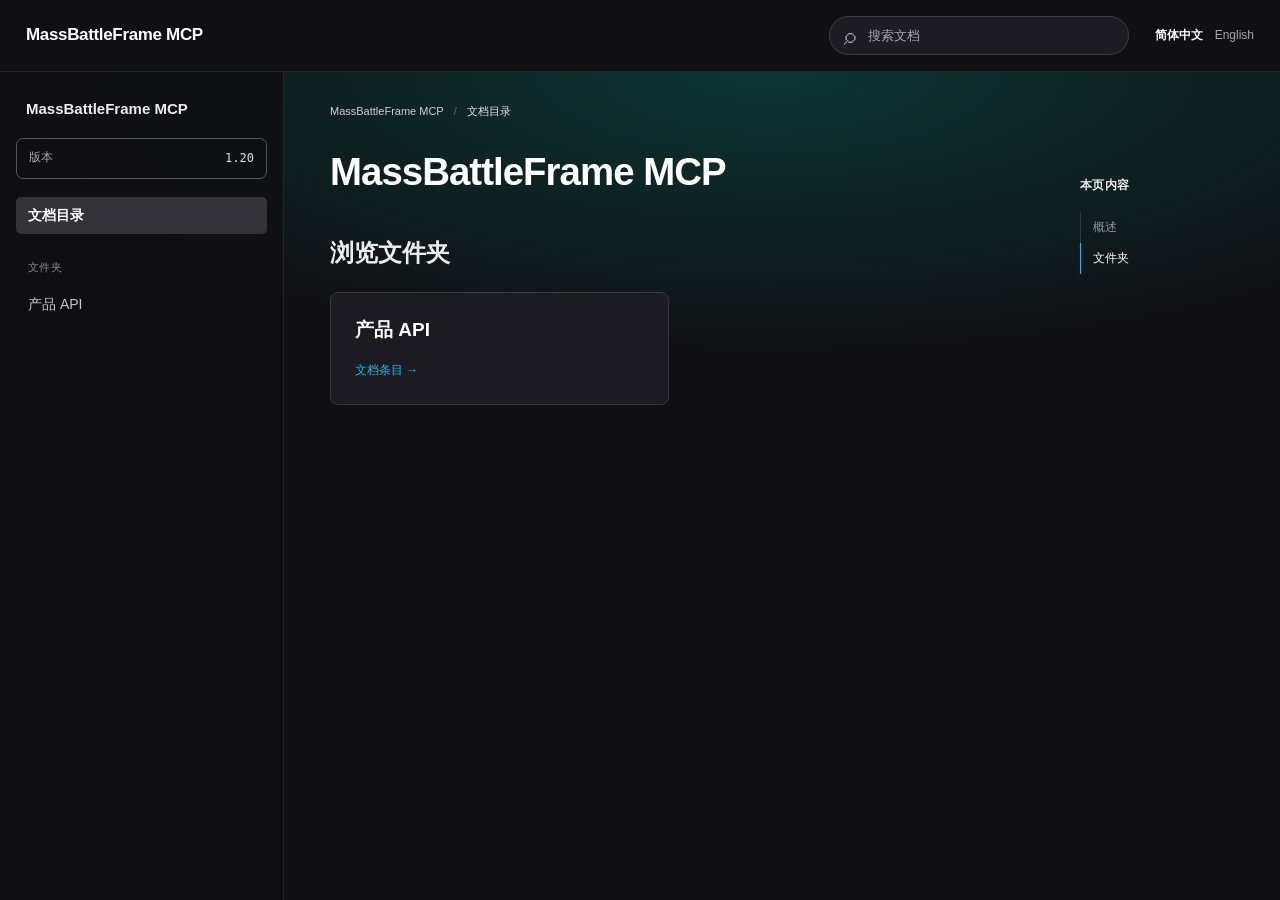
==== user/zh-CN/index.html @ a03bf981 "docs: deploy MCP user API website" ====
<!doctype html><html lang="zh-CN"><head><meta charset="utf-8"><meta name="viewport" content="width=device-width,initial-scale=1"><title>MassBattleFrame MCP · 文档目录</title><link rel="stylesheet" href="../../assets/site.css?v=3b2268ddff83"><script defer src="../../assets/site.js?v=3b2268ddff83"></script></head><body>
<a class="skip-link" href="#main-content">跳转到正文</a>
<header><button class="menu-toggle" aria-controls="project-navigation" aria-expanded="false">☰ 目录</button><a class="brand" href="index.html">MassBattleFrame MCP</a><div class="header-search"><label class="search"><span aria-hidden="true">⌕</span><input id="search" type="search" placeholder="搜索文档" aria-label="搜索文档"></label><div id="search-results" hidden></div></div><nav class="languages"><a aria-current="page" href="../zh-CN/index.html">简体中文</a><a href="../en/index.html">English</a></nav></header>
<aside class="sidebar" id="project-navigation"><div class="sidebar-title">MassBattleFrame MCP</div><div class="version"><span>版本</span><strong>1.20</strong></div><nav aria-label="目录"><a class="nav-home active" href="index.html">文档目录</a><div class="nav-caption">文件夹</div><a class="nav-item" href="API.html"><span>产品 API</span></a></nav></aside>
<main id="main-content" tabindex="-1"><nav class="breadcrumbs" aria-label="项目文档"><a href="index.html">MassBattleFrame MCP</a><span>/</span><span>文档目录</span></nav><section class="hero" id="overview"><h1>MassBattleFrame MCP</h1></section><h2 class="section-heading" id="folders">浏览文件夹</h2><div class="family-grid"><a class="family-card" href="API.html"><h2>产品 API</h2><span class="card-link">文档条目 →</span></a></div></main>
<aside class="page-toc"><nav aria-label="本页内容"><h2>本页内容</h2><a href="#overview">概述</a><a href="#folders">文件夹</a></nav></aside><script type="application/json" id="search-index">[{"id": "521d945451f14f9c470f799f", "title": "UMassBattleEffectAssetMCPApi", "name": "UMassBattleEffectAssetMCPApi", "group": "API", "brief": "Low-level effect asset MCP primitives.", "page": "API--item-157806bdfc02007a.html"}, {"id": "37e8c902ff12be9157fe1434", "title": "MCP Batch Fx Read Renderer Defaults", "name": "UMassBattleEffectAssetMCPApi::MCP_BatchFxReadRendererDefaults", "group": "API", "brief": "Read AMassBattleFxRenderer Blueprint class defaults used by newly placed actors.", "page": "API--item-157806bdfc02007a.html"}, {"id": "8304f02e918c6dd9d6fb1580", "title": "MCP Batch Fx Set Renderer Defaults", "name": "UMassBattleEffectAssetMCPApi::MCP_BatchFxSetRendererDefaults", "group": "API", "brief": "Set AMassBattleFxRenderer Blueprint CDO defaults for a batched FX subtype.", "page": "API--item-157806bdfc02007a.html"}, {"id": "1ed5c247f62f7df8066a75b7", "title": "MCP Effect Asset Export Text", "name": "UMassBattleEffectAssetMCPApi::MCP_EffectAssetExportText", "group": "API", "brief": "Export deterministic text for an effect-related asset.", "page": "API--item-157806bdfc02007a.html"}, {"id": "14b6c94d7f6875d65509528f", "title": "MCP Effect Asset Get Api Status", "name": "UMassBattleEffectAssetMCPApi::MCP_EffectAssetGetApiStatus", "group": "API", "brief": "List generic MassBattle effect asset API capabilities.", "page": "API--item-157806bdfc02007a.html"}, {"id": "e4d95ad1ba5fad1316a37332", "title": "MCP Effect Asset Query", "name": "UMassBattleEffectAssetMCPApi::MCP_EffectAssetQuery", "group": "API", "brief": "Query Niagara, Cascade, material, Blueprint, and related visual effect assets.", "page": "API--item-157806bdfc02007a.html"}, {"id": "d4ef2affa58f66bfde166f8e", "title": "MCP Effect Asset Read Summary", "name": "UMassBattleEffectAssetMCPApi::MCP_EffectAssetReadSummary", "group": "API", "brief": "Read a typed summary for an effect-related asset.", "page": "API--item-157806bdfc02007a.html"}, {"id": "04bb16bcd1f725dc9055e22e", "title": "MCP Effect Asset Soft Delete", "name": "UMassBattleEffectAssetMCPApi::MCP_EffectAssetSoftDelete", "group": "API", "brief": "Move an unreferenced generic asset to trash; dry_run=true by default.", "page": "API--item-157806bdfc02007a.html"}, {"id": "39123253c82e7e44c871d41b", "title": "MCP Effect Discard Unsaved Duplicate", "name": "UMassBattleEffectAssetMCPApi::MCP_EffectDiscardUnsavedDuplicate", "group": "API", "brief": "Discard only an unsaved in-memory duplicate created by MCP_EffectDuplicateAsset.", "page": "API--item-157806bdfc02007a.html"}, {"id": "5bdd0b128069500ca1fa5eeb", "title": "MCP Effect Duplicate Asset", "name": "UMassBattleEffectAssetMCPApi::MCP_EffectDuplicateAsset", "group": "API", "brief": "Duplicate an effect-related asset additively.", "page": "API--item-157806bdfc02007a.html"}, {"id": "92db2801752bdb4e295d2cfc", "title": "UMassBattleNiagaraMCPApi", "name": "UMassBattleNiagaraMCPApi", "group": "API", "brief": "Low-level Niagara MCP tools.", "page": "API--item-f8cca041032d4fc7.html"}, {"id": "5676b7dc1918c255cf560e80", "title": "MCP Niagara Add Sprite Renderer", "name": "UMassBattleNiagaraMCPApi::MCP_NiagaraAddSpriteRenderer", "group": "API", "brief": "Adds one configured sprite renderer to an existing emitter without changing its graph.", "page": "API--item-f8cca041032d4fc7.html"}, {"id": "1a50dfd7fda4456b3ed0591b", "title": "MCP Niagara Apply Graph Edit", "name": "UMassBattleNiagaraMCPApi::MCP_NiagaraApplyGraphEdit", "group": "API", "brief": "Applies an ordered graph-edit plan, compiles once, validates lossless preservation, and optionally saves.", "page": "API--item-f8cca041032d4fc7.html"}, {"id": "f3c18ab9e985aeaec7aad50f", "title": "MCP Niagara Compare Systems", "name": "UMassBattleNiagaraMCPApi::MCP_NiagaraCompareSystems", "group": "API", "brief": "Compares a source Niagara system with a duplicate/translation using source-neutral fingerprints.", "page": "API--item-f8cca041032d4fc7.html"}, {"id": "995da1fa0d6cc1a116568209", "title": "MCP Niagara Delete", "name": "UMassBattleNiagaraMCPApi::MCP_NiagaraDelete", "group": "API", "brief": "Run explicit Niagara delete operations such as renderer or user-parameter removal.", "page": "API--item-f8cca041032d4fc7.html"}, {"id": "a759b4f8cd64fc9054a1d43e", "title": "MCP Niagara Export Text", "name": "UMassBattleNiagaraMCPApi::MCP_NiagaraExportText", "group": "API", "brief": "Export deterministic Niagara text for close reading.", "page": "API--item-f8cca041032d4fc7.html"}, {"id": "69002c5785e40ac7fb85d8ff", "title": "MCP Niagara Get Api Status", "name": "UMassBattleNiagaraMCPApi::MCP_NiagaraGetApiStatus", "group": "API", "brief": "List Niagara MCP API capabilities.", "page": "API--item-f8cca041032d4fc7.html"}, {"id": "887e7cad8d6339fae2c28595", "title": "MCP Niagara Merge Write", "name": "UMassBattleNiagaraMCPApi::MCP_NiagaraMergeWrite", "group": "API", "brief": "Union-merge Niagara property writes. This does not delete.", "page": "API--item-f8cca041032d4fc7.html"}, {"id": "11c57f2939e716287888a46d", "title": "MCP Niagara Query", "name": "UMassBattleNiagaraMCPApi::MCP_NiagaraQuery", "group": "API", "brief": "Query Niagara systems by path or name text.", "page": "API--item-f8cca041032d4fc7.html"}, {"id": "0b02787ba0883ed920ed1f0a", "title": "MCP Niagara Read All", "name": "UMassBattleNiagaraMCPApi::MCP_NiagaraReadAll", "group": "API", "brief": "Read reflected Niagara properties plus every function-call module and pin.", "page": "API--item-f8cca041032d4fc7.html"}, {"id": "29984bf4b93358d500caf83c", "title": "MCP Niagara Read Graph", "name": "UMassBattleNiagaraMCPApi::MCP_NiagaraReadGraph", "group": "API", "brief": "Reads one or more Niagara script graphs with stable node/pin ids and explicit links.", "page": "API--item-f8cca041032d4fc7.html"}, {"id": "0d4232cb2cb06db9366d2a7d", "title": "MCP Niagara Read Module", "name": "UMassBattleNiagaraMCPApi::MCP_NiagaraReadModule", "group": "API", "brief": "Read one Niagara module node and pins.", "page": "API--item-f8cca041032d4fc7.html"}, {"id": "d98b4776d0044e5e4d6cf2c7", "title": "MCP Niagara Read Summary", "name": "UMassBattleNiagaraMCPApi::MCP_NiagaraReadSummary", "group": "API", "brief": "Preflight or execute an explicit source-first Niagara translation manifest; never guesses visual edits.", "page": "API--item-f8cca041032d4fc7.html"}, {"id": "ace0ea6f2364692aea1b491f", "title": "MCP Niagara Set Emitter Enabled", "name": "UMassBattleNiagaraMCPApi::MCP_NiagaraSetEmitterEnabled", "group": "API", "brief": "Explicitly enable or disable one Niagara emitter handle.", "page": "API--item-f8cca041032d4fc7.html"}, {"id": "a6b89cde4343d33b2ff63bb0", "title": "MCP Niagara Set Module Pin", "name": "UMassBattleNiagaraMCPApi::MCP_NiagaraSetModulePin", "group": "API", "brief": "Set one Niagara function-call module input pin default value.", "page": "API--item-f8cca041032d4fc7.html"}, {"id": "66c977bd2407339cd1c67281", "title": "UMassBattleProjectileMCPApi", "name": "UMassBattleProjectileMCPApi", "group": "API", "brief": "Source-aligned CRUD, schema, and validation primitives for UMassBattleProjectileConfigDataAsset.", "page": "API--item-e8ef5912931458ab.html"}, {"id": "d6ce6c7a919747b536e02a1f", "title": "MCP Projectile Create", "name": "UMassBattleProjectileMCPApi::MCP_ProjectileCreate", "group": "API", "brief": "Create a projectile DataAsset from a template or class defaults.", "page": "API--item-e8ef5912931458ab.html"}, {"id": "b9c8ea24e9f1bb329f8ea4af", "title": "MCP Projectile Delete", "name": "UMassBattleProjectileMCPApi::MCP_ProjectileDelete", "group": "API", "brief": "Delete is a dry run unless OptionsJson contains dry_run=false.", "page": "API--item-e8ef5912931458ab.html"}, {"id": "14dfa0115cbc16348e0af60e", "title": "MCP Projectile Get", "name": "UMassBattleProjectileMCPApi::MCP_ProjectileGet", "group": "API", "brief": "Read one projectile DataAsset in active-only or full source-aligned form.", "page": "API--item-e8ef5912931458ab.html"}, {"id": "35e59a8ac12b695069462e08", "title": "MCP Projectile Get Api Status", "name": "UMassBattleProjectileMCPApi::MCP_ProjectileGetApiStatus", "group": "API", "brief": "List projectile DataAsset CRUD, schema, and validation capabilities.", "page": "API--item-e8ef5912931458ab.html"}, {"id": "9fbe36f339d1c9b8106b5e52", "title": "MCP Projectile Get Schema", "name": "UMassBattleProjectileMCPApi::MCP_ProjectileGetSchema", "group": "API", "brief": "Read projectile field types, enums, conditions, tooltips, and write rules.", "page": "API--item-e8ef5912931458ab.html"}, {"id": "0af603bc32196202916cce83", "title": "MCP Projectile List", "name": "UMassBattleProjectileMCPApi::MCP_ProjectileList", "group": "API", "brief": "List MassBattle projectile configuration DataAssets.", "page": "API--item-e8ef5912931458ab.html"}, {"id": "1fc6baed18807098dc1585e2", "title": "MCP Projectile Query", "name": "UMassBattleProjectileMCPApi::MCP_ProjectileQuery", "group": "API", "brief": "Query MassBattle projectile configuration DataAssets by path or name.", "page": "API--item-e8ef5912931458ab.html"}, {"id": "ed6542a04ab8e639b6eb2caf", "title": "MCP Projectile Validate", "name": "UMassBattleProjectileMCPApi::MCP_ProjectileValidate", "group": "API", "brief": "Validate movement, damage ownership, triggers, lifecycle FX, and duplicate explosions.", "page": "API--item-e8ef5912931458ab.html"}, {"id": "b804e2a2a4a024f0d72829eb", "title": "MCP Projectile Write", "name": "UMassBattleProjectileMCPApi::MCP_ProjectileWrite", "group": "API", "brief": "Union-write source-aligned projectile data after transient preflight and validation.", "page": "API--item-e8ef5912931458ab.html"}, {"id": "42563a962229e9245764506d", "title": "UMassBattleStyleMCPApi", "name": "UMassBattleStyleMCPApi", "group": "API", "brief": "Independent MCP helpers for organizing units by style and producing move plans.", "page": "API--item-d1b51fcabf11eae3.html"}, {"id": "d4646de84643b992c382d68b", "title": "MCP Style Plan Organize Units", "name": "UMassBattleStyleMCPApi::MCP_StylePlanOrganizeUnits", "group": "API", "brief": "Plan style-based folder organization without moving assets.", "page": "API--item-d1b51fcabf11eae3.html"}, {"id": "6e532f452a683bce1d9d0456", "title": "MCP Style Summarize Units", "name": "UMassBattleStyleMCPApi::MCP_StyleSummarizeUnits", "group": "API", "brief": "Summarize unit organization by style index, path category, and inferred style family.", "page": "API--item-d1b51fcabf11eae3.html"}, {"id": "c0e0517912a3f45b7ec2d79e", "title": "UMassBattleUnitEditorMCPApi", "name": "UMassBattleUnitEditorMCPApi", "group": "API", "brief": "MCP version of the MassBattle editor workflow.", "page": "API--item-fc91a2fbf0981fb9.html"}, {"id": "cd233af70f1d8c2728f692b2", "title": "MCP Editor Apply Create Vat Unit", "name": "UMassBattleUnitEditorMCPApi::MCP_EditorApplyCreateVatUnit", "group": "API", "brief": "Execute the VAT skeletal-mesh unit authoring workflow.", "page": "API--item-fc91a2fbf0981fb9.html"}, {"id": "02c2006ee72102c8ecbb0ccd", "title": "MCP Editor Apply Create Vat Unit From Actor", "name": "UMassBattleUnitEditorMCPApi::MCP_EditorApplyCreateVatUnitFromActor", "group": "API", "brief": "Assemble an Actor into an animation-compatible SkeletalMesh, then execute the strict VAT unit authoring workflow.", "page": "API--item-fc91a2fbf0981fb9.html"}, {"id": "3d755114d18d68aa76bcae42", "title": "MCP Editor Apply Create Vat Unit From Selection", "name": "UMassBattleUnitEditorMCPApi::MCP_EditorApplyCreateVatUnitFromSelection", "group": "API", "brief": "Build a VAT unit create spec from current editor selection or selected_assets, then apply the create workflow.", "page": "API--item-fc91a2fbf0981fb9.html"}, {"id": "4828e74da48c7b37e13d5234", "title": "MCP Editor Apply Organize Unit Assets", "name": "UMassBattleUnitEditorMCPApi::MCP_EditorApplyOrganizeUnitAssets", "group": "API", "brief": "Apply a reviewed unit asset organization plan.", "page": "API--item-fc91a2fbf0981fb9.html"}, {"id": "bcebab4067df23167e6b26d5", "title": "MCP Editor Get Profile", "name": "UMassBattleUnitEditorMCPApi::MCP_EditorGetProfile", "group": "API", "brief": "Read one MCP editor profile or recipe JSON file.", "page": "API--item-fc91a2fbf0981fb9.html"}, {"id": "8edb1e011964b43f299942c1", "title": "MCP Editor Get Status", "name": "UMassBattleUnitEditorMCPApi::MCP_EditorGetStatus", "group": "API", "brief": "Return categorized metadata for this MCP editor layer.", "page": "API--item-fc91a2fbf0981fb9.html"}, {"id": "141783df34aa4d987d0041c6", "title": "MCP Editor Inspect Actor Assembly", "name": "UMassBattleUnitEditorMCPApi::MCP_EditorInspectActorAssembly", "group": "API", "brief": "Inspect the renderable skeletal/static component assembly produced by an Actor class and optional component overrides.", "page": "API--item-fc91a2fbf0981fb9.html"}, {"id": "53ccd540ea4489640651bcb1", "title": "MCP Editor Inspect Vat Animation", "name": "UMassBattleUnitEditorMCPApi::MCP_EditorInspectVatAnimation", "group": "API", "brief": "Audit assembled skin weights, baked VAT position-frame motion, lookup UVs, and the selected animation profile.", "page": "API--item-fc91a2fbf0981fb9.html"}, {"id": "ed8062a5e38633ab1ae47e8f", "title": "MCP Editor List Profiles", "name": "UMassBattleUnitEditorMCPApi::MCP_EditorListProfiles", "group": "API", "brief": "List MCP editor profiles and authoring recipes.", "page": "API--item-fc91a2fbf0981fb9.html"}, {"id": "713e7cc2433a3e9e5d433076", "title": "MCP Editor Plan Create Vat Unit", "name": "UMassBattleUnitEditorMCPApi::MCP_EditorPlanCreateVatUnit", "group": "API", "brief": "Plan the MassBattleEditor VAT skeletal-mesh unit authoring workflow without writing generated assets.", "page": "API--item-fc91a2fbf0981fb9.html"}, {"id": "62c8bda9a7948307559a8474", "title": "MCP Editor Plan Create Vat Unit From Actor", "name": "UMassBattleUnitEditorMCPApi::MCP_EditorPlanCreateVatUnitFromActor", "group": "API", "brief": "Plan Actor component assembly followed by the strict VAT unit authoring workflow without writing assets.", "page": "API--item-fc91a2fbf0981fb9.html"}, {"id": "00888c985e70f798d418dac3", "title": "MCP Editor Plan Create Vat Unit From Selection", "name": "UMassBattleUnitEditorMCPApi::MCP_EditorPlanCreateVatUnitFromSelection", "group": "API", "brief": "Build a VAT unit create spec from current editor selection or selected_assets, then plan the create workflow.", "page": "API--item-fc91a2fbf0981fb9.html"}, {"id": "3ba0d564f389daa7675f5454", "title": "MCP Editor Plan Organize Unit Assets", "name": "UMassBattleUnitEditorMCPApi::MCP_EditorPlanOrganizeUnitAssets", "group": "API", "brief": "Plan moving a unit and its MassBattle editor-generated linked assets into the selected style layout.", "page": "API--item-fc91a2fbf0981fb9.html"}, {"id": "da2c4941d49ab17eec32a854", "title": "MCP Editor Validate Create Vat Unit", "name": "UMassBattleUnitEditorMCPApi::MCP_EditorValidateCreateVatUnit", "group": "API", "brief": "Validate the VAT skeletal-mesh unit authoring workflow before executing it.", "page": "API--item-fc91a2fbf0981fb9.html"}, {"id": "e447a21781410439a3eb4807", "title": "UMassBattleUnitMCPApi", "name": "UMassBattleUnitMCPApi", "group": "API", "brief": "Unit-focused MCP API for MassBattle agent config assets.", "page": "API--item-d1b51fcabf11eae3.html"}, {"id": "7b779567d9d6cabf5c6056f9", "title": "MCP Unit Apply Plan", "name": "UMassBattleUnitMCPApi::MCP_UnitApplyPlan", "group": "API", "brief": "Apply a reviewed unit mutation plan and optionally save the unit asset.", "page": "API--item-d1b51fcabf11eae3.html"}, {"id": "c984d38817739fb8647bc21b", "title": "MCP Unit Create", "name": "UMassBattleUnitMCPApi::MCP_UnitCreate", "group": "API", "brief": "Create a new unit DataAsset from the default or specified template, then optionally apply initial unit data.", "page": "API--item-d1b51fcabf11eae3.html"}, {"id": "3467883ba4fc1ad77711d87d", "title": "MCP Unit Delete", "name": "UMassBattleUnitMCPApi::MCP_UnitDelete", "group": "API", "brief": "Delete or soft-delete a unit explicitly.", "page": "API--item-d1b51fcabf11eae3.html"}, {"id": "6520fcd2dafd24ca7beaf44c", "title": "MCP Unit Export", "name": "UMassBattleUnitMCPApi::MCP_UnitExport", "group": "API", "brief": "Export a balance table to JSON or CSV under Saved/MassBattleEditorMCP/Exports by default.", "page": "API--item-d1b51fcabf11eae3.html"}, {"id": "c9038103dd9cd30c636091f3", "title": "MCP Unit Find Assets", "name": "UMassBattleUnitMCPApi::MCP_UnitFindAssets", "group": "API", "brief": "Search meshes, renderers, Niagara systems, AnimToTexture assets, and existing unit configs for unit generation.", "page": "API--item-d1b51fcabf11eae3.html"}, {"id": "70cb383a77dbbd99fc641365", "title": "MCP Unit Get", "name": "UMassBattleUnitMCPApi::MCP_UnitGet", "group": "API", "brief": "Get one unit's authored data.", "page": "API--item-d1b51fcabf11eae3.html"}, {"id": "bcb1c45cee3e0fa375ae54f0", "title": "MCP Unit Get Api Status", "name": "UMassBattleUnitMCPApi::MCP_UnitGetApiStatus", "group": "API", "brief": "Return categorized tool metadata for this independent MassBattleEditorMCP unit API.", "page": "API--item-d1b51fcabf11eae3.html"}, {"id": "75df77daf143abcbe739d1ac", "title": "MCP Unit Get Schema", "name": "UMassBattleUnitMCPApi::MCP_UnitGetSchema", "group": "API", "brief": "Return editable schema and default ignore policy for UMassBattleAgentConfigDataAsset.", "page": "API--item-d1b51fcabf11eae3.html"}, {"id": "e4ecdc9e9ad4af21cb7a0133", "title": "MCP Unit List", "name": "UMassBattleUnitMCPApi::MCP_UnitList", "group": "API", "brief": "List MassBattle unit DataAssets with compact balance-oriented summaries.", "page": "API--item-d1b51fcabf11eae3.html"}, {"id": "44d8610c3495cb324c333576", "title": "MCP Unit Merge Update", "name": "UMassBattleUnitMCPApi::MCP_UnitMergeUpdate", "group": "API", "brief": "Convenience wrapper: union-merge a partial source-aligned unit JSON object and optionally save.", "page": "API--item-d1b51fcabf11eae3.html"}, {"id": "1352dc5db4096033a86c953b", "title": "MCP Unit Plan Merge Update", "name": "UMassBattleUnitMCPApi::MCP_UnitPlanMergeUpdate", "group": "API", "brief": "Plan a union-write and return its diff without mutating the unit.", "page": "API--item-d1b51fcabf11eae3.html"}, {"id": "7a05a9ee35a81326094b0c55", "title": "MCP Unit Preview Diff", "name": "UMassBattleUnitMCPApi::MCP_UnitPreviewDiff", "group": "API", "brief": "Preview a saved unit mutation plan and its complete diff.", "page": "API--item-d1b51fcabf11eae3.html"}]</script></body></html>
---- assets/site.css ----
:root{color-scheme:dark;--ink:#ededf0;--muted:#a5a5b0;--line:#38383e;--accent:#26b6e9;--surface:#1d1d23;--sidebar:284px;--toc:210px;--header:72px}
*{box-sizing:border-box}
html{scroll-behavior:smooth;scroll-padding-top:100px}
body{margin:0;color:var(--ink);background:radial-gradient(ellipse 78% 350px at 60% 0,rgba(0,125,107,.34),transparent 80%) 0 var(--header)/100% 420px no-repeat,#101014;font:16px/1.65 "Segoe UI","Microsoft YaHei",Arial,sans-serif}
a{color:var(--accent);text-decoration:none}a:hover{text-decoration:underline}
button,input{font:inherit}button{cursor:pointer}button:focus-visible,a:focus-visible,summary:focus-visible,input:focus-visible{outline:2px solid var(--accent);outline-offset:3px}
header{height:var(--header);position:fixed;inset:0 0 auto;z-index:20;background:#101014;border-bottom:1px solid #25252b;display:flex;align-items:center;padding:0 26px;gap:26px}
.brand{display:flex;align-items:center;gap:12px;font-size:17px;font-weight:700;color:#fff;white-space:nowrap;letter-spacing:-.02em}.brand:hover{text-decoration:none}
.brand-mark{display:grid;place-items:center;flex-shrink:0;width:32px;height:32px;border:2px solid #eee;border-radius:50%;font-size:22px;font-weight:800;line-height:1}
.header-nav{display:flex;gap:20px;height:100%;align-items:center;white-space:nowrap;font-size:13px}.header-nav a{color:var(--muted);height:100%;display:flex;align-items:center;border-bottom:2px solid transparent}.header-nav a:hover{text-decoration:none;color:#fff}.header-nav [aria-current]{color:#fff;border-color:var(--accent)}
.header-search{position:relative;margin-left:auto;width:300px;min-width:190px}.search{display:flex;gap:10px;align-items:center;border:1px solid #3c3c44;border-radius:24px;background:#1c1c22;padding:5px 14px;min-height:39px}.search span{font-size:23px;color:var(--muted);line-height:1}.search input{min-width:0;width:100%;border:0;background:none;outline:0;color:var(--ink);font-size:13px}.search input::placeholder{color:var(--muted)}.search:focus-within{border-color:var(--accent)}
.languages{display:flex;gap:12px;white-space:nowrap;font-size:12px}.languages a{color:var(--muted)}.languages [aria-current]{color:#fff;font-weight:600}
.sidebar{position:fixed;inset:var(--header) auto 0 0;width:var(--sidebar);padding:25px 16px 30px;overflow-y:auto;border-right:1px solid #24242b;background:#101014e8;scrollbar-width:thin;scrollbar-color:#44444e transparent}
.sidebar-title{font-size:15px;font-weight:650;margin:0 10px 16px}.version{display:flex;justify-content:space-between;gap:10px;border:1px solid #55555f;border-radius:7px;padding:9px 12px;margin:0 0 18px;font-size:12px}.version span{color:var(--muted)}.version strong{font:12px/1.8 ui-monospace,Consolas,monospace;color:#ddd}
.nav-home,.nav-item{display:flex;align-items:center;justify-content:space-between;gap:8px;padding:8px 12px;margin:3px 0;color:#c4c4cd;font-size:14px;line-height:1.5;border-radius:5px}.nav-home:hover,.nav-item:hover{background:#232329;text-decoration:none;color:#fff}.nav-home.active,.nav-item.active{color:#fff;background:#323238;font-weight:600}.nav-caption{font-size:11px;letter-spacing:.04em;color:#878791;margin:24px 12px 10px}
.nav-group{margin:0}.nav-group>summary{display:flex;align-items:center;list-style:none;cursor:pointer}.nav-group>summary::-webkit-details-marker{display:none}.nav-group>summary:before{content:'›';color:#aaa;transform:rotate(90deg);margin:0 2px 0 4px}.nav-group:not([open])>summary:before{transform:none}.nav-group .nav-item{flex:1;min-width:0}.nav-symbols{list-style:none;margin:4px 0 14px 15px;padding:0 0 0 12px;border-left:1px solid #3b3b44}.nav-symbols a{display:block;padding:6px 8px;color:#a5a5b0;font-size:12px;line-height:1.55;overflow-wrap:anywhere}.nav-symbols a:hover{color:#fff;text-decoration:none;background:#232329;border-radius:4px}.sidebar footer{font-size:11px;color:#7f7f8c;margin:32px 12px 0}
main{margin-left:var(--sidebar);margin-right:var(--toc);padding:102px 46px 90px;min-height:100vh;max-width:1250px;outline:none}
.breadcrumbs{display:flex;align-items:center;gap:10px;font-size:11px;color:#a8a8b4;margin:0 0 28px;white-space:nowrap;overflow:hidden}.breadcrumbs a{color:#cdced5}.breadcrumbs>span:last-child{overflow:hidden;text-overflow:ellipsis;color:#e2e2e8}.breadcrumbs>span:nth-child(2n){color:#666670}
.hero,.page-heading{margin:0 0 36px;max-width:850px;scroll-margin-top:0}.hero h1,.page-heading h1{font-size:clamp(30px,3vw,42px);line-height:1.25;letter-spacing:-.025em;margin:12px 0 16px;font-weight:700;color:#fff}.hero p,.page-heading>p{font-size:17px;line-height:1.8;color:#b7b7c1;margin:0;max-width:800px}
.section-heading{font-size:24px;font-weight:650;line-height:1.4;margin:40px 0 22px;scroll-margin-top:0}.family-grid{display:grid;grid-template-columns:repeat(2,minmax(0,1fr));gap:16px}.family-card{display:block;border:1px solid var(--line);border-radius:8px;background:#1b1b21;padding:23px 24px;color:var(--ink);transition:background .15s,border-color .15s}.family-card:hover{background:#24242c;border-color:#646470;text-decoration:none}.family-card h2{font-size:19px;line-height:1.45;margin:0 0 10px;font-weight:650;color:#fff}.family-card p{margin:0;font-size:14px;color:#ababba;line-height:1.7}.card-link{display:block;margin-top:18px;font-size:12px;color:var(--accent)}
.page-toc{position:fixed;top:176px;bottom:40px;right:22px;width:calc(var(--toc) - 32px);overflow-y:auto;scrollbar-width:thin;scrollbar-color:#393943 transparent}.page-toc h2{font-size:12px;letter-spacing:.03em;margin:0 0 16px;color:#eee;font-weight:650}.page-toc a{display:block;color:#92929f;border-left:1px solid #36363e;padding:6px 12px;font-size:12px;line-height:1.6;overflow-wrap:anywhere}.page-toc a:hover,.page-toc a.active{border-color:var(--accent);color:#fff;text-decoration:none}
.experimental{display:inline-block;background:#3b3122;color:#e6c482;border:1px solid #665333;border-radius:4px;padding:3px 9px;font-size:12px;margin-top:16px}
.quick-start{border:1px solid #3a3a44;border-radius:9px;padding:20px 24px;margin-bottom:36px;background:#1b1b22;scroll-margin-top:0}.quick-start h2{font-size:17px;margin:0 0 12px;font-weight:600}.quick-start pre{margin:0;background:#131319;border-color:#35353e}
.api-card{border:0;border-top:1px solid var(--line);background:transparent;margin:48px 0 0;padding:34px 0 0;scroll-margin-top:0}.api-heading{display:flex;align-items:center;flex-wrap:wrap;gap:12px;margin-bottom:10px}.api-heading h2{font-size:30px;line-height:1.4;margin:0;font-weight:700;letter-spacing:-.02em;overflow-wrap:anywhere}.api-name{display:block;color:#a5a5b0;font-size:12px;overflow-wrap:anywhere}.brief{font-size:16px;line-height:1.8;margin:22px 0 18px}.api-card h3{font-size:23px;margin:34px 0 14px;font-weight:650}.api-card h4{font-size:18px}.api-card p{overflow-wrap:anywhere}.api-card ul,.api-card ol{padding-left:23px}
code,pre{font:12px/1.8 ui-monospace,SFMono-Regular,Consolas,"Liberation Mono",monospace}pre{padding:20px 22px;background:#202024;border:0;border-radius:6px;overflow-x:auto;color:#ededf0;font-size:14px;line-height:1.65}pre code{font:inherit}p code,li code,dt code{color:#bde7f2;background:#25252d;padding:2px 5px;border-radius:3px}dl{margin:16px 0}dt{margin-top:14px}dd{margin-left:20px;color:#b7b7c3}
.parameters,.member-index,.call-table{width:100%;border-collapse:separate;border-spacing:0;margin:24px 0 30px;font-size:14px;line-height:1.65}.parameters th,.parameters td,.member-index th,.member-index td,.call-table th,.call-table td{padding:16px;text-align:left;vertical-align:top;overflow-wrap:anywhere}.parameters thead th,.member-index thead th,.call-table thead th{padding:8px 16px;color:#aaaab4;background:transparent;border:0;font-size:13px;font-weight:600}.parameters tbody>tr>*,.member-index tbody>tr>*,.call-table tbody>tr>*{background:#202024;border:0;border-bottom:1px solid #34343c}.parameters tbody th,.member-index tbody th,.call-table tbody th{font-weight:400}.parameters tbody tr:last-child>*,.member-index tbody tr:last-child>*,.call-table tbody tr:last-child>*{border-bottom:0}.parameters tbody tr:first-child>:first-child,.member-index tbody tr:first-child>:first-child,.call-table tbody tr:first-child>:first-child{border-top-left-radius:6px}.parameters tbody tr:first-child>:last-child,.member-index tbody tr:first-child>:last-child,.call-table tbody tr:first-child>:last-child{border-top-right-radius:6px}.parameters tbody tr:last-child>:first-child,.member-index tbody tr:last-child>:first-child,.call-table tbody tr:last-child>:first-child{border-bottom-left-radius:6px}.parameters tbody tr:last-child>:last-child,.member-index tbody tr:last-child>:last-child,.call-table tbody tr:last-child>:last-child{border-bottom-right-radius:6px}.parameters thead th:first-child{width:25%}.parameters thead th:nth-child(2){width:30%}.parameter-name{font-size:14px}.parameter-native{display:block;color:var(--muted);font-size:11px;margin-top:4px}.type{font:13px/1.65 ui-monospace,Consolas,monospace;color:#d0d0da;overflow-wrap:anywhere}.default{display:block;margin-top:4px;color:#aaaab4;font-size:12px}
.notes,.warnings,.internal{padding:5px 18px;margin:22px 0;border:1px solid #3b3b46;border-left:3px solid #778793;border-radius:6px;background:#1b1b22}.warnings{border-left-color:#c8a65e;background:#27231c}.notes h3,.warnings h3,.internal h3{margin-top:14px}
#search-results{position:absolute;top:45px;left:0;right:0;max-height:65vh;overflow-y:auto;background:#22222b;border:1px solid #4b4b59;border-radius:7px;box-shadow:0 14px 35px #0008}#search-results a{display:block;padding:12px 14px;border-bottom:1px solid #3a3a45;font-size:13px;color:#eee}#search-results a:hover{background:#30303b;text-decoration:none}#search-results a:last-child{border-bottom:0}#search-results small{display:block;font-size:10px;line-height:1.6;color:#a7a7b7;overflow-wrap:anywhere}
.menu-toggle{display:none;color:#ddd;background:#24242c;border:1px solid #444450;border-radius:4px;padding:5px 9px;white-space:nowrap;font-size:12px}.skip-link{position:fixed;top:-70px;left:20px;z-index:30;background:#fff;color:#111;padding:10px 16px}.skip-link:focus{top:12px}
@media(min-width:1700px){:root{--sidebar:310px;--toc:250px}main{padding-left:64px;padding-right:64px}.page-toc{right:28px}}
@media(max-width:1180px){:root{--toc:0px;--sidebar:260px}.page-toc{display:none}main{padding-left:38px;padding-right:38px}header{gap:18px;padding:0 20px}.header-search{width:240px}.brand{font-size:15px}}
@media(max-width:900px){:root{--sidebar:0px;--header:116px}header{height:var(--header);display:grid;grid-template-columns:auto minmax(0,1fr) auto;grid-template-rows:auto auto;gap:8px 16px;padding:12px 18px;align-content:center}.menu-toggle{display:block;grid-column:1;grid-row:1}.brand{font-size:14px;grid-column:2;grid-row:1;min-width:0;overflow:hidden}.languages{grid-column:3;grid-row:1;justify-content:flex-end;margin:0;font-size:11px}.header-search{grid-column:1 / 3;grid-row:2;min-width:0;width:auto;margin:0}.search{min-height:36px}.sidebar{visibility:hidden;width:280px;transform:translateX(-100%);transition:transform .18s;background:#141419;z-index:15;box-shadow:12px 0 35px #0005}.navigation-open .sidebar{visibility:visible;transform:translateX(0)}main{padding:144px 26px 60px;margin:0}.breadcrumbs{font-size:10px;margin-bottom:24px}.hero h1,.page-heading h1{font-size:33px}.hero p,.page-heading>p{font-size:15px}.family-grid{gap:14px}.family-card{padding:20px}.api-card{scroll-margin-top:0}html{scroll-padding-top:140px}}
@media(max-width:540px){header{padding:12px 14px;gap:8px 10px}.brand{gap:8px;font-size:12px}.languages{gap:7px;font-size:10px}.menu-toggle{font-size:11px;padding:4px 7px}.search{padding:4px 10px}.search input{font-size:11px}main{padding:142px 20px 50px}.family-grid{grid-template-columns:1fr}.hero h1,.page-heading h1{font-size:29px}.family-card h2{font-size:18px}.quick-start{padding:16px}.api-heading h2{font-size:22px}.parameters th,.parameters td{padding:10px}.type{font-size:10px}}
.document-items{list-style:none;padding:0;margin:10px 0;font-size:14px;line-height:1.8}.document-items>li{border-bottom:1px solid var(--line)}.document-items a{display:block;padding:12px 4px;overflow-wrap:anywhere}.document-items small{font-size:10px;color:#aaaaba;margin-left:8px}.document-items a[aria-current=page]{color:#fff;font-weight:650}.sidebar .document-items{font-size:12px;padding-left:18px}.sidebar .document-items>li{border:0}.sidebar .document-items a{padding:6px 0;color:var(--muted)}.sidebar .document-items a:hover,.sidebar .document-items a[aria-current=page]{color:#fff}.api-heading h3{font-size:30px;line-height:1.4;margin:0;font-weight:700;letter-spacing:-.02em}.type-summary{border:0;background:transparent;padding:0;margin:18px 0}.page-toc a.toc-member{padding-left:23px;font-size:11px}
@media(prefers-reduced-motion:reduce){html{scroll-behavior:auto}*{transition:none!important}}

.api-ref{color:var(--accent);text-decoration:underline;text-underline-offset:3px;cursor:pointer}.api-ref code{background:none;padding:0;color:inherit;font:inherit}.api-ref:hover,.api-ref:focus-visible{color:#8cdef8;text-decoration:underline}
.call-table{table-layout:fixed}.call-table thead th:first-child{width:32%}.call-table thead th:last-child{width:18%}.call-table tbody .call-current>*{background:#2a2a33}.call-table .call-current th{border-left:2px solid var(--accent)}.call-table th>a{color:var(--accent);text-decoration:underline;text-underline-offset:3px}.call-table .call-execution{color:#b7b7c1;font-size:13px}.usage-guidance{margin:18px 0;padding:12px 16px;border-left:2px solid #62626d;background:#18181e;color:#c4c4ce;font-size:14px}.usage-guidance p{margin:0 0 10px}.usage-guidance p:last-child{margin-bottom:0}.api-details{margin:26px 0}.api-details>p{margin:14px 0}


/* API reference layout follows the Unreal Engine documentation. */
.file-overview{margin-bottom:52px}.file-overview>.page-heading,.class-heading{display:flex;align-items:center;flex-wrap:wrap;gap:12px}.api-declaration{margin:22px 0 26px}.file-overview>.page-heading{margin-bottom:20px}.file-overview .page-heading h1{overflow-wrap:anywhere}
.file-overview .type-summary{margin:0}.file-overview .brief{margin:0 0 24px;font-size:18px;color:#b7b7c1}.file-overview p:last-child{margin-bottom:0}
.class-section{margin:52px 0 0;scroll-margin-top:0}.class-heading{border-top:1px solid var(--line);padding-top:32px;margin-bottom:20px}
.class-heading h2{margin:0;font-size:34px;line-height:1.35;letter-spacing:-.02em;color:#fff;overflow-wrap:anywhere}.class-members>.type-summary{margin:0 0 34px}
.member-index{margin:32px 0 46px}.member-index caption{text-align:left;font-size:28px;font-weight:700;color:#fff;margin-bottom:18px}
.member-index td:first-child{width:45%}.member-index td>a{display:inline-flex;align-items:flex-start;gap:8px;text-decoration:underline;text-underline-offset:3px}.member-index tbody tr:hover>*{background:#282830}
.entity-label{display:inline-block;flex-shrink:0;border:1px solid #555560;border-radius:3px;padding:1px 6px;color:#c1c1cc;background:#282830;font:600 11px/1.6 "Segoe UI","Microsoft YaHei",Arial,sans-serif;white-space:nowrap}.function-signature{font-family:ui-monospace,Consolas,monospace;font-size:14px;overflow-wrap:anywhere}.api-heading .function-signature{font-size:.88em;font-weight:inherit;line-height:inherit;color:#f1f1f5}.member-index td>a{flex-wrap:wrap}
@media(max-width:600px){.class-heading h2{font-size:26px}.api-heading h2,.api-heading h3{font-size:26px}.member-index th,.member-index td{padding:10px}.member-index td:first-child{width:32%}}
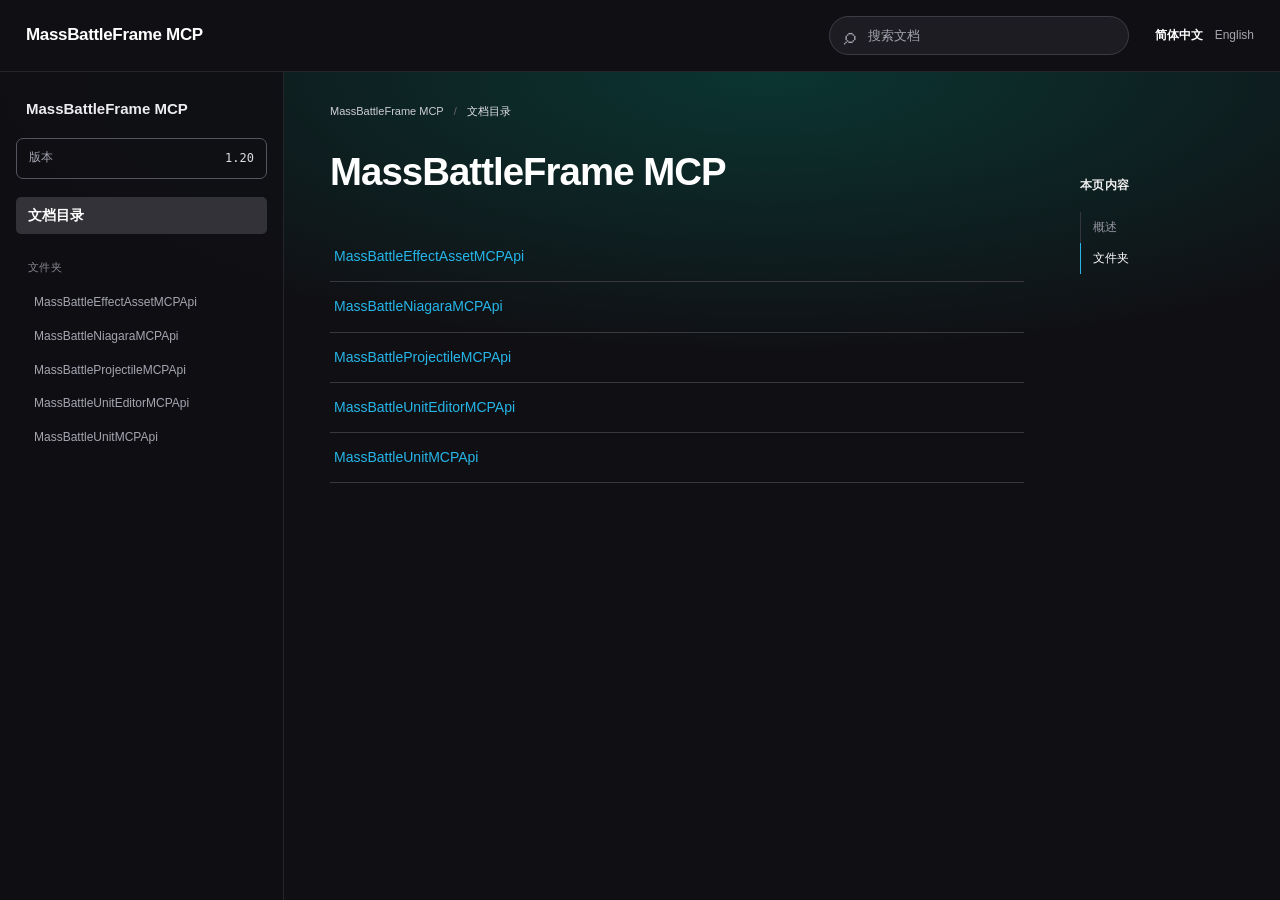
==== commit 233401db: "docs: show file purposes and flatten the sole API directory" ====
--- a/user/zh-CN/index.html
+++ b/user/zh-CN/index.html
@@ -1,6 +1,6 @@
 <!doctype html><html lang="zh-CN"><head><meta charset="utf-8"><meta name="viewport" content="width=device-width,initial-scale=1"><title>MassBattleFrame MCP · 文档目录</title><link rel="stylesheet" href="../../assets/site.css?v=3b2268ddff83"><script defer src="../../assets/site.js?v=3b2268ddff83"></script></head><body>
 <a class="skip-link" href="#main-content">跳转到正文</a>
 <header><button class="menu-toggle" aria-controls="project-navigation" aria-expanded="false">☰ 目录</button><a class="brand" href="index.html">MassBattleFrame MCP</a><div class="header-search"><label class="search"><span aria-hidden="true">⌕</span><input id="search" type="search" placeholder="搜索文档" aria-label="搜索文档"></label><div id="search-results" hidden></div></div><nav class="languages"><a aria-current="page" href="../zh-CN/index.html">简体中文</a><a href="../en/index.html">English</a></nav></header>
-<aside class="sidebar" id="project-navigation"><div class="sidebar-title">MassBattleFrame MCP</div><div class="version"><span>版本</span><strong>1.20</strong></div><nav aria-label="目录"><a class="nav-home active" href="index.html">文档目录</a><div class="nav-caption">文件夹</div><a class="nav-item" href="API.html"><span>产品 API</span></a></nav></aside>
-<main id="main-content" tabindex="-1"><nav class="breadcrumbs" aria-label="项目文档"><a href="index.html">MassBattleFrame MCP</a><span>/</span><span>文档目录</span></nav><section class="hero" id="overview"><h1>MassBattleFrame MCP</h1></section><h2 class="section-heading" id="folders">浏览文件夹</h2><div class="family-grid"><a class="family-card" href="API.html"><h2>产品 API</h2><span class="card-link">文档条目 →</span></a></div></main>
-<aside class="page-toc"><nav aria-label="本页内容"><h2>本页内容</h2><a href="#overview">概述</a><a href="#folders">文件夹</a></nav></aside><script type="application/json" id="search-index">[{"id": "521d945451f14f9c470f799f", "title": "UMassBattleEffectAssetMCPApi", "name": "UMassBattleEffectAssetMCPApi", "group": "API", "brief": "Low-level effect asset MCP primitives.", "page": "API--item-157806bdfc02007a.html"}, {"id": "37e8c902ff12be9157fe1434", "title": "MCP Batch Fx Read Renderer Defaults", "name": "UMassBattleEffectAssetMCPApi::MCP_BatchFxReadRendererDefaults", "group": "API", "brief": "Read AMassBattleFxRenderer Blueprint class defaults used by newly placed actors.", "page": "API--item-157806bdfc02007a.html"}, {"id": "8304f02e918c6dd9d6fb1580", "title": "MCP Batch Fx Set Renderer Defaults", "name": "UMassBattleEffectAssetMCPApi::MCP_BatchFxSetRendererDefaults", "group": "API", "brief": "Set AMassBattleFxRenderer Blueprint CDO defaults for a batched FX subtype.", "page": "API--item-157806bdfc02007a.html"}, {"id": "1ed5c247f62f7df8066a75b7", "title": "MCP Effect Asset Export Text", "name": "UMassBattleEffectAssetMCPApi::MCP_EffectAssetExportText", "group": "API", "brief": "Export deterministic text for an effect-related asset.", "page": "API--item-157806bdfc02007a.html"}, {"id": "14b6c94d7f6875d65509528f", "title": "MCP Effect Asset Get Api Status", "name": "UMassBattleEffectAssetMCPApi::MCP_EffectAssetGetApiStatus", "group": "API", "brief": "List generic MassBattle effect asset API capabilities.", "page": "API--item-157806bdfc02007a.html"}, {"id": "e4d95ad1ba5fad1316a37332", "title": "MCP Effect Asset Query", "name": "UMassBattleEffectAssetMCPApi::MCP_EffectAssetQuery", "group": "API", "brief": "Query Niagara, Cascade, material, Blueprint, and related visual effect assets.", "page": "API--item-157806bdfc02007a.html"}, {"id": "d4ef2affa58f66bfde166f8e", "title": "MCP Effect Asset Read Summary", "name": "UMassBattleEffectAssetMCPApi::MCP_EffectAssetReadSummary", "group": "API", "brief": "Read a typed summary for an effect-related asset.", "page": "API--item-157806bdfc02007a.html"}, {"id": "04bb16bcd1f725dc9055e22e", "title": "MCP Effect Asset Soft Delete", "name": "UMassBattleEffectAssetMCPApi::MCP_EffectAssetSoftDelete", "group": "API", "brief": "Move an unreferenced generic asset to trash; dry_run=true by default.", "page": "API--item-157806bdfc02007a.html"}, {"id": "39123253c82e7e44c871d41b", "title": "MCP Effect Discard Unsaved Duplicate", "name": "UMassBattleEffectAssetMCPApi::MCP_EffectDiscardUnsavedDuplicate", "group": "API", "brief": "Discard only an unsaved in-memory duplicate created by MCP_EffectDuplicateAsset.", "page": "API--item-157806bdfc02007a.html"}, {"id": "5bdd0b128069500ca1fa5eeb", "title": "MCP Effect Duplicate Asset", "name": "UMassBattleEffectAssetMCPApi::MCP_EffectDuplicateAsset", "group": "API", "brief": "Duplicate an effect-related asset additively.", "page": "API--item-157806bdfc02007a.html"}, {"id": "92db2801752bdb4e295d2cfc", "title": "UMassBattleNiagaraMCPApi", "name": "UMassBattleNiagaraMCPApi", "group": "API", "brief": "Low-level Niagara MCP tools.", "page": "API--item-f8cca041032d4fc7.html"}, {"id": "5676b7dc1918c255cf560e80", "title": "MCP Niagara Add Sprite Renderer", "name": "UMassBattleNiagaraMCPApi::MCP_NiagaraAddSpriteRenderer", "group": "API", "brief": "Adds one configured sprite renderer to an existing emitter without changing its graph.", "page": "API--item-f8cca041032d4fc7.html"}, {"id": "1a50dfd7fda4456b3ed0591b", "title": "MCP Niagara Apply Graph Edit", "name": "UMassBattleNiagaraMCPApi::MCP_NiagaraApplyGraphEdit", "group": "API", "brief": "Applies an ordered graph-edit plan, compiles once, validates lossless preservation, and optionally saves.", "page": "API--item-f8cca041032d4fc7.html"}, {"id": "f3c18ab9e985aeaec7aad50f", "title": "MCP Niagara Compare Systems", "name": "UMassBattleNiagaraMCPApi::MCP_NiagaraCompareSystems", "group": "API", "brief": "Compares a source Niagara system with a duplicate/translation using source-neutral fingerprints.", "page": "API--item-f8cca041032d4fc7.html"}, {"id": "995da1fa0d6cc1a116568209", "title": "MCP Niagara Delete", "name": "UMassBattleNiagaraMCPApi::MCP_NiagaraDelete", "group": "API", "brief": "Run explicit Niagara delete operations such as renderer or user-parameter removal.", "page": "API--item-f8cca041032d4fc7.html"}, {"id": "a759b4f8cd64fc9054a1d43e", "title": "MCP Niagara Export Text", "name": "UMassBattleNiagaraMCPApi::MCP_NiagaraExportText", "group": "API", "brief": "Export deterministic Niagara text for close reading.", "page": "API--item-f8cca041032d4fc7.html"}, {"id": "69002c5785e40ac7fb85d8ff", "title": "MCP Niagara Get Api Status", "name": "UMassBattleNiagaraMCPApi::MCP_NiagaraGetApiStatus", "group": "API", "brief": "List Niagara MCP API capabilities.", "page": "API--item-f8cca041032d4fc7.html"}, {"id": "887e7cad8d6339fae2c28595", "title": "MCP Niagara Merge Write", "name": "UMassBattleNiagaraMCPApi::MCP_NiagaraMergeWrite", "group": "API", "brief": "Union-merge Niagara property writes. This does not delete.", "page": "API--item-f8cca041032d4fc7.html"}, {"id": "11c57f2939e716287888a46d", "title": "MCP Niagara Query", "name": "UMassBattleNiagaraMCPApi::MCP_NiagaraQuery", "group": "API", "brief": "Query Niagara systems by path or name text.", "page": "API--item-f8cca041032d4fc7.html"}, {"id": "0b02787ba0883ed920ed1f0a", "title": "MCP Niagara Read All", "name": "UMassBattleNiagaraMCPApi::MCP_NiagaraReadAll", "group": "API", "brief": "Read reflected Niagara properties plus every function-call module and pin.", "page": "API--item-f8cca041032d4fc7.html"}, {"id": "29984bf4b93358d500caf83c", "title": "MCP Niagara Read Graph", "name": "UMassBattleNiagaraMCPApi::MCP_NiagaraReadGraph", "group": "API", "brief": "Reads one or more Niagara script graphs with stable node/pin ids and explicit links.", "page": "API--item-f8cca041032d4fc7.html"}, {"id": "0d4232cb2cb06db9366d2a7d", "title": "MCP Niagara Read Module", "name": "UMassBattleNiagaraMCPApi::MCP_NiagaraReadModule", "group": "API", "brief": "Read one Niagara module node and pins.", "page": "API--item-f8cca041032d4fc7.html"}, {"id": "d98b4776d0044e5e4d6cf2c7", "title": "MCP Niagara Read Summary", "name": "UMassBattleNiagaraMCPApi::MCP_NiagaraReadSummary", "group": "API", "brief": "Preflight or execute an explicit source-first Niagara translation manifest; never guesses visual edits.", "page": "API--item-f8cca041032d4fc7.html"}, {"id": "ace0ea6f2364692aea1b491f", "title": "MCP Niagara Set Emitter Enabled", "name": "UMassBattleNiagaraMCPApi::MCP_NiagaraSetEmitterEnabled", "group": "API", "brief": "Explicitly enable or disable one Niagara emitter handle.", "page": "API--item-f8cca041032d4fc7.html"}, {"id": "a6b89cde4343d33b2ff63bb0", "title": "MCP Niagara Set Module Pin", "name": "UMassBattleNiagaraMCPApi::MCP_NiagaraSetModulePin", "group": "API", "brief": "Set one Niagara function-call module input pin default value.", "page": "API--item-f8cca041032d4fc7.html"}, {"id": "66c977bd2407339cd1c67281", "title": "UMassBattleProjectileMCPApi", "name": "UMassBattleProjectileMCPApi", "group": "API", "brief": "Source-aligned CRUD, schema, and validation primitives for UMassBattleProjectileConfigDataAsset.", "page": "API--item-e8ef5912931458ab.html"}, {"id": "d6ce6c7a919747b536e02a1f", "title": "MCP Projectile Create", "name": "UMassBattleProjectileMCPApi::MCP_ProjectileCreate", "group": "API", "brief": "Create a projectile DataAsset from a template or class defaults.", "page": "API--item-e8ef5912931458ab.html"}, {"id": "b9c8ea24e9f1bb329f8ea4af", "title": "MCP Projectile Delete", "name": "UMassBattleProjectileMCPApi::MCP_ProjectileDelete", "group": "API", "brief": "Delete is a dry run unless OptionsJson contains dry_run=false.", "page": "API--item-e8ef5912931458ab.html"}, {"id": "14dfa0115cbc16348e0af60e", "title": "MCP Projectile Get", "name": "UMassBattleProjectileMCPApi::MCP_ProjectileGet", "group": "API", "brief": "Read one projectile DataAsset in active-only or full source-aligned form.", "page": "API--item-e8ef5912931458ab.html"}, {"id": "35e59a8ac12b695069462e08", "title": "MCP Projectile Get Api Status", "name": "UMassBattleProjectileMCPApi::MCP_ProjectileGetApiStatus", "group": "API", "brief": "List projectile DataAsset CRUD, schema, and validation capabilities.", "page": "API--item-e8ef5912931458ab.html"}, {"id": "9fbe36f339d1c9b8106b5e52", "title": "MCP Projectile Get Schema", "name": "UMassBattleProjectileMCPApi::MCP_ProjectileGetSchema", "group": "API", "brief": "Read projectile field types, enums, conditions, tooltips, and write rules.", "page": "API--item-e8ef5912931458ab.html"}, {"id": "0af603bc32196202916cce83", "title": "MCP Projectile List", "name": "UMassBattleProjectileMCPApi::MCP_ProjectileList", "group": "API", "brief": "List MassBattle projectile configuration DataAssets.", "page": "API--item-e8ef5912931458ab.html"}, {"id": "1fc6baed18807098dc1585e2", "title": "MCP Projectile Query", "name": "UMassBattleProjectileMCPApi::MCP_ProjectileQuery", "group": "API", "brief": "Query MassBattle projectile configuration DataAssets by path or name.", "page": "API--item-e8ef5912931458ab.html"}, {"id": "ed6542a04ab8e639b6eb2caf", "title": "MCP Projectile Validate", "name": "UMassBattleProjectileMCPApi::MCP_ProjectileValidate", "group": "API", "brief": "Validate movement, damage ownership, triggers, lifecycle FX, and duplicate explosions.", "page": "API--item-e8ef5912931458ab.html"}, {"id": "b804e2a2a4a024f0d72829eb", "title": "MCP Projectile Write", "name": "UMassBattleProjectileMCPApi::MCP_ProjectileWrite", "group": "API", "brief": "Union-write source-aligned projectile data after transient preflight and validation.", "page": "API--item-e8ef5912931458ab.html"}, {"id": "42563a962229e9245764506d", "title": "UMassBattleStyleMCPApi", "name": "UMassBattleStyleMCPApi", "group": "API", "brief": "Independent MCP helpers for organizing units by style and producing move plans.", "page": "API--item-d1b51fcabf11eae3.html"}, {"id": "d4646de84643b992c382d68b", "title": "MCP Style Plan Organize Units", "name": "UMassBattleStyleMCPApi::MCP_StylePlanOrganizeUnits", "group": "API", "brief": "Plan style-based folder organization without moving assets.", "page": "API--item-d1b51fcabf11eae3.html"}, {"id": "6e532f452a683bce1d9d0456", "title": "MCP Style Summarize Units", "name": "UMassBattleStyleMCPApi::MCP_StyleSummarizeUnits", "group": "API", "brief": "Summarize unit organization by style index, path category, and inferred style family.", "page": "API--item-d1b51fcabf11eae3.html"}, {"id": "c0e0517912a3f45b7ec2d79e", "title": "UMassBattleUnitEditorMCPApi", "name": "UMassBattleUnitEditorMCPApi", "group": "API", "brief": "MCP version of the MassBattle editor workflow.", "page": "API--item-fc91a2fbf0981fb9.html"}, {"id": "cd233af70f1d8c2728f692b2", "title": "MCP Editor Apply Create Vat Unit", "name": "UMassBattleUnitEditorMCPApi::MCP_EditorApplyCreateVatUnit", "group": "API", "brief": "Execute the VAT skeletal-mesh unit authoring workflow.", "page": "API--item-fc91a2fbf0981fb9.html"}, {"id": "02c2006ee72102c8ecbb0ccd", "title": "MCP Editor Apply Create Vat Unit From Actor", "name": "UMassBattleUnitEditorMCPApi::MCP_EditorApplyCreateVatUnitFromActor", "group": "API", "brief": "Assemble an Actor into an animation-compatible SkeletalMesh, then execute the strict VAT unit authoring workflow.", "page": "API--item-fc91a2fbf0981fb9.html"}, {"id": "3d755114d18d68aa76bcae42", "title": "MCP Editor Apply Create Vat Unit From Selection", "name": "UMassBattleUnitEditorMCPApi::MCP_EditorApplyCreateVatUnitFromSelection", "group": "API", "brief": "Build a VAT unit create spec from current editor selection or selected_assets, then apply the create workflow.", "page": "API--item-fc91a2fbf0981fb9.html"}, {"id": "4828e74da48c7b37e13d5234", "title": "MCP Editor Apply Organize Unit Assets", "name": "UMassBattleUnitEditorMCPApi::MCP_EditorApplyOrganizeUnitAssets", "group": "API", "brief": "Apply a reviewed unit asset organization plan.", "page": "API--item-fc91a2fbf0981fb9.html"}, {"id": "bcebab4067df23167e6b26d5", "title": "MCP Editor Get Profile", "name": "UMassBattleUnitEditorMCPApi::MCP_EditorGetProfile", "group": "API", "brief": "Read one MCP editor profile or recipe JSON file.", "page": "API--item-fc91a2fbf0981fb9.html"}, {"id": "8edb1e011964b43f299942c1", "title": "MCP Editor Get Status", "name": "UMassBattleUnitEditorMCPApi::MCP_EditorGetStatus", "group": "API", "brief": "Return categorized metadata for this MCP editor layer.", "page": "API--item-fc91a2fbf0981fb9.html"}, {"id": "141783df34aa4d987d0041c6", "title": "MCP Editor Inspect Actor Assembly", "name": "UMassBattleUnitEditorMCPApi::MCP_EditorInspectActorAssembly", "group": "API", "brief": "Inspect the renderable skeletal/static component assembly produced by an Actor class and optional component overrides.", "page": "API--item-fc91a2fbf0981fb9.html"}, {"id": "53ccd540ea4489640651bcb1", "title": "MCP Editor Inspect Vat Animation", "name": "UMassBattleUnitEditorMCPApi::MCP_EditorInspectVatAnimation", "group": "API", "brief": "Audit assembled skin weights, baked VAT position-frame motion, lookup UVs, and the selected animation profile.", "page": "API--item-fc91a2fbf0981fb9.html"}, {"id": "ed8062a5e38633ab1ae47e8f", "title": "MCP Editor List Profiles", "name": "UMassBattleUnitEditorMCPApi::MCP_EditorListProfiles", "group": "API", "brief": "List MCP editor profiles and authoring recipes.", "page": "API--item-fc91a2fbf0981fb9.html"}, {"id": "713e7cc2433a3e9e5d433076", "title": "MCP Editor Plan Create Vat Unit", "name": "UMassBattleUnitEditorMCPApi::MCP_EditorPlanCreateVatUnit", "group": "API", "brief": "Plan the MassBattleEditor VAT skeletal-mesh unit authoring workflow without writing generated assets.", "page": "API--item-fc91a2fbf0981fb9.html"}, {"id": "62c8bda9a7948307559a8474", "title": "MCP Editor Plan Create Vat Unit From Actor", "name": "UMassBattleUnitEditorMCPApi::MCP_EditorPlanCreateVatUnitFromActor", "group": "API", "brief": "Plan Actor component assembly followed by the strict VAT unit authoring workflow without writing assets.", "page": "API--item-fc91a2fbf0981fb9.html"}, {"id": "00888c985e70f798d418dac3", "title": "MCP Editor Plan Create Vat Unit From Selection", "name": "UMassBattleUnitEditorMCPApi::MCP_EditorPlanCreateVatUnitFromSelection", "group": "API", "brief": "Build a VAT unit create spec from current editor selection or selected_assets, then plan the create workflow.", "page": "API--item-fc91a2fbf0981fb9.html"}, {"id": "3ba0d564f389daa7675f5454", "title": "MCP Editor Plan Organize Unit Assets", "name": "UMassBattleUnitEditorMCPApi::MCP_EditorPlanOrganizeUnitAssets", "group": "API", "brief": "Plan moving a unit and its MassBattle editor-generated linked assets into the selected style layout.", "page": "API--item-fc91a2fbf0981fb9.html"}, {"id": "da2c4941d49ab17eec32a854", "title": "MCP Editor Validate Create Vat Unit", "name": "UMassBattleUnitEditorMCPApi::MCP_EditorValidateCreateVatUnit", "group": "API", "brief": "Validate the VAT skeletal-mesh unit authoring workflow before executing it.", "page": "API--item-fc91a2fbf0981fb9.html"}, {"id": "e447a21781410439a3eb4807", "title": "UMassBattleUnitMCPApi", "name": "UMassBattleUnitMCPApi", "group": "API", "brief": "Unit-focused MCP API for MassBattle agent config assets.", "page": "API--item-d1b51fcabf11eae3.html"}, {"id": "7b779567d9d6cabf5c6056f9", "title": "MCP Unit Apply Plan", "name": "UMassBattleUnitMCPApi::MCP_UnitApplyPlan", "group": "API", "brief": "Apply a reviewed unit mutation plan and optionally save the unit asset.", "page": "API--item-d1b51fcabf11eae3.html"}, {"id": "c984d38817739fb8647bc21b", "title": "MCP Unit Create", "name": "UMassBattleUnitMCPApi::MCP_UnitCreate", "group": "API", "brief": "Create a new unit DataAsset from the default or specified template, then optionally apply initial unit data.", "page": "API--item-d1b51fcabf11eae3.html"}, {"id": "3467883ba4fc1ad77711d87d", "title": "MCP Unit Delete", "name": "UMassBattleUnitMCPApi::MCP_UnitDelete", "group": "API", "brief": "Delete or soft-delete a unit explicitly.", "page": "API--item-d1b51fcabf11eae3.html"}, {"id": "6520fcd2dafd24ca7beaf44c", "title": "MCP Unit Export", "name": "UMassBattleUnitMCPApi::MCP_UnitExport", "group": "API", "brief": "Export a balance table to JSON or CSV under Saved/MassBattleEditorMCP/Exports by default.", "page": "API--item-d1b51fcabf11eae3.html"}, {"id": "c9038103dd9cd30c636091f3", "title": "MCP Unit Find Assets", "name": "UMassBattleUnitMCPApi::MCP_UnitFindAssets", "group": "API", "brief": "Search meshes, renderers, Niagara systems, AnimToTexture assets, and existing unit configs for unit generation.", "page": "API--item-d1b51fcabf11eae3.html"}, {"id": "70cb383a77dbbd99fc641365", "title": "MCP Unit Get", "name": "UMassBattleUnitMCPApi::MCP_UnitGet", "group": "API", "brief": "Get one unit's authored data.", "page": "API--item-d1b51fcabf11eae3.html"}, {"id": "bcb1c45cee3e0fa375ae54f0", "title": "MCP Unit Get Api Status", "name": "UMassBattleUnitMCPApi::MCP_UnitGetApiStatus", "group": "API", "brief": "Return categorized tool metadata for this independent MassBattleEditorMCP unit API.", "page": "API--item-d1b51fcabf11eae3.html"}, {"id": "75df77daf143abcbe739d1ac", "title": "MCP Unit Get Schema", "name": "UMassBattleUnitMCPApi::MCP_UnitGetSchema", "group": "API", "brief": "Return editable schema and default ignore policy for UMassBattleAgentConfigDataAsset.", "page": "API--item-d1b51fcabf11eae3.html"}, {"id": "e4ecdc9e9ad4af21cb7a0133", "title": "MCP Unit List", "name": "UMassBattleUnitMCPApi::MCP_UnitList", "group": "API", "brief": "List MassBattle unit DataAssets with compact balance-oriented summaries.", "page": "API--item-d1b51fcabf11eae3.html"}, {"id": "44d8610c3495cb324c333576", "title": "MCP Unit Merge Update", "name": "UMassBattleUnitMCPApi::MCP_UnitMergeUpdate", "group": "API", "brief": "Convenience wrapper: union-merge a partial source-aligned unit JSON object and optionally save.", "page": "API--item-d1b51fcabf11eae3.html"}, {"id": "1352dc5db4096033a86c953b", "title": "MCP Unit Plan Merge Update", "name": "UMassBattleUnitMCPApi::MCP_UnitPlanMergeUpdate", "group": "API", "brief": "Plan a union-write and return its diff without mutating the unit.", "page": "API--item-d1b51fcabf11eae3.html"}, {"id": "7a05a9ee35a81326094b0c55", "title": "MCP Unit Preview Diff", "name": "UMassBattleUnitMCPApi::MCP_UnitPreviewDiff", "group": "API", "brief": "Preview a saved unit mutation plan and its complete diff.", "page": "API--item-d1b51fcabf11eae3.html"}]</script></body></html>+<aside class="sidebar" id="project-navigation"><div class="sidebar-title">MassBattleFrame MCP</div><div class="version"><span>版本</span><strong>1.20</strong></div><nav aria-label="目录"><a class="nav-home active" href="index.html">文档目录</a><div class="nav-caption">文件夹</div><ul class="document-items"><li><a href="API--item-157806bdfc02007a.html">MassBattleEffectAssetMCPApi</a></li><li><a href="API--item-f8cca041032d4fc7.html">MassBattleNiagaraMCPApi</a></li><li><a href="API--item-e8ef5912931458ab.html">MassBattleProjectileMCPApi</a></li><li><a href="API--item-fc91a2fbf0981fb9.html">MassBattleUnitEditorMCPApi</a></li><li><a href="API--item-d1b51fcabf11eae3.html">MassBattleUnitMCPApi</a></li></ul></nav></aside>
+<main id="main-content" tabindex="-1"><nav class="breadcrumbs" aria-label="项目文档"><a href="index.html">MassBattleFrame MCP</a><span>/</span><span>文档目录</span></nav><section class="hero" id="overview"><h1>MassBattleFrame MCP</h1></section><section id="folders"><ul class="document-items"><li><a href="API--item-157806bdfc02007a.html">MassBattleEffectAssetMCPApi</a></li><li><a href="API--item-f8cca041032d4fc7.html">MassBattleNiagaraMCPApi</a></li><li><a href="API--item-e8ef5912931458ab.html">MassBattleProjectileMCPApi</a></li><li><a href="API--item-fc91a2fbf0981fb9.html">MassBattleUnitEditorMCPApi</a></li><li><a href="API--item-d1b51fcabf11eae3.html">MassBattleUnitMCPApi</a></li></ul></section></main>
+<aside class="page-toc"><nav aria-label="本页内容"><h2>本页内容</h2><a href="#overview">概述</a><a href="#folders">文件夹</a></nav></aside><script type="application/json" id="search-index">[{"id": "a216bb0bb8f23afffbd96e5a", "title": "MassBattleEffectAssetMCPApi.h", "name": "MassBattleEffectAssetMCPApi.h", "group": "API", "brief": "用于特效资产检查、管理和批处理渲染配置的 MCP 接口。", "page": "API--item-157806bdfc02007a.html"}, {"id": "121c2a7c7767cc304c3db289", "title": "MassBattleNiagaraMCPApi.h", "name": "MassBattleNiagaraMCPApi.h", "group": "API", "brief": "用于 MassBattle 特效批处理改造的 Niagara MCP 接口（UE 5.8）。", "page": "API--item-f8cca041032d4fc7.html"}, {"id": "521d945451f14f9c470f799f", "title": "UMassBattleEffectAssetMCPApi", "name": "UMassBattleEffectAssetMCPApi", "group": "API", "brief": "Low-level effect asset MCP primitives.", "page": "API--item-157806bdfc02007a.html"}, {"id": "37e8c902ff12be9157fe1434", "title": "MCP Batch Fx Read Renderer Defaults", "name": "UMassBattleEffectAssetMCPApi::MCP_BatchFxReadRendererDefaults", "group": "API", "brief": "Read AMassBattleFxRenderer Blueprint class defaults used by newly placed actors.", "page": "API--item-157806bdfc02007a.html"}, {"id": "8304f02e918c6dd9d6fb1580", "title": "MCP Batch Fx Set Renderer Defaults", "name": "UMassBattleEffectAssetMCPApi::MCP_BatchFxSetRendererDefaults", "group": "API", "brief": "Set AMassBattleFxRenderer Blueprint CDO defaults for a batched FX subtype.", "page": "API--item-157806bdfc02007a.html"}, {"id": "1ed5c247f62f7df8066a75b7", "title": "MCP Effect Asset Export Text", "name": "UMassBattleEffectAssetMCPApi::MCP_EffectAssetExportText", "group": "API", "brief": "Export deterministic text for an effect-related asset.", "page": "API--item-157806bdfc02007a.html"}, {"id": "14b6c94d7f6875d65509528f", "title": "MCP Effect Asset Get Api Status", "name": "UMassBattleEffectAssetMCPApi::MCP_EffectAssetGetApiStatus", "group": "API", "brief": "List generic MassBattle effect asset API capabilities.", "page": "API--item-157806bdfc02007a.html"}, {"id": "e4d95ad1ba5fad1316a37332", "title": "MCP Effect Asset Query", "name": "UMassBattleEffectAssetMCPApi::MCP_EffectAssetQuery", "group": "API", "brief": "Query Niagara, Cascade, material, Blueprint, and related visual effect assets.", "page": "API--item-157806bdfc02007a.html"}, {"id": "d4ef2affa58f66bfde166f8e", "title": "MCP Effect Asset Read Summary", "name": "UMassBattleEffectAssetMCPApi::MCP_EffectAssetReadSummary", "group": "API", "brief": "Read a typed summary for an effect-related asset.", "page": "API--item-157806bdfc02007a.html"}, {"id": "04bb16bcd1f725dc9055e22e", "title": "MCP Effect Asset Soft Delete", "name": "UMassBattleEffectAssetMCPApi::MCP_EffectAssetSoftDelete", "group": "API", "brief": "Move an unreferenced generic asset to trash; dry_run=true by default.", "page": "API--item-157806bdfc02007a.html"}, {"id": "39123253c82e7e44c871d41b", "title": "MCP Effect Discard Unsaved Duplicate", "name": "UMassBattleEffectAssetMCPApi::MCP_EffectDiscardUnsavedDuplicate", "group": "API", "brief": "Discard only an unsaved in-memory duplicate created by this MCP editor session.", "page": "API--item-157806bdfc02007a.html"}, {"id": "5bdd0b128069500ca1fa5eeb", "title": "MCP Effect Duplicate Asset", "name": "UMassBattleEffectAssetMCPApi::MCP_EffectDuplicateAsset", "group": "API", "brief": "Duplicate an effect-related asset additively.", "page": "API--item-157806bdfc02007a.html"}, {"id": "92db2801752bdb4e295d2cfc", "title": "UMassBattleNiagaraMCPApi", "name": "UMassBattleNiagaraMCPApi", "group": "API", "brief": "Low-level Niagara MCP tools.", "page": "API--item-f8cca041032d4fc7.html"}, {"id": "5676b7dc1918c255cf560e80", "title": "MCP Niagara Add Sprite Renderer", "name": "UMassBattleNiagaraMCPApi::MCP_NiagaraAddSpriteRenderer", "group": "API", "brief": "Add one configured sprite renderer to an existing Niagara emitter.", "page": "API--item-f8cca041032d4fc7.html"}, {"id": "1a50dfd7fda4456b3ed0591b", "title": "MCP Niagara Apply Graph Edit", "name": "UMassBattleNiagaraMCPApi::MCP_NiagaraApplyGraphEdit", "group": "API", "brief": "Apply ordered Niagara graph edits, compile once, validate preservation, and optionally save.", "page": "API--item-f8cca041032d4fc7.html"}, {"id": "f3c18ab9e985aeaec7aad50f", "title": "MCP Niagara Compare Systems", "name": "UMassBattleNiagaraMCPApi::MCP_NiagaraCompareSystems", "group": "API", "brief": "Compare a source Niagara system with a duplicate/translation using source-neutral fingerprints.", "page": "API--item-f8cca041032d4fc7.html"}, {"id": "995da1fa0d6cc1a116568209", "title": "MCP Niagara Delete", "name": "UMassBattleNiagaraMCPApi::MCP_NiagaraDelete", "group": "API", "brief": "Run explicit Niagara delete operations such as renderer or user-parameter removal.", "page": "API--item-f8cca041032d4fc7.html"}, {"id": "a759b4f8cd64fc9054a1d43e", "title": "MCP Niagara Export Text", "name": "UMassBattleNiagaraMCPApi::MCP_NiagaraExportText", "group": "API", "brief": "Export deterministic Niagara text for close reading.", "page": "API--item-f8cca041032d4fc7.html"}, {"id": "69002c5785e40ac7fb85d8ff", "title": "MCP Niagara Get Api Status", "name": "UMassBattleNiagaraMCPApi::MCP_NiagaraGetApiStatus", "group": "API", "brief": "List Niagara MCP API capabilities.", "page": "API--item-f8cca041032d4fc7.html"}, {"id": "887e7cad8d6339fae2c28595", "title": "MCP Niagara Merge Write", "name": "UMassBattleNiagaraMCPApi::MCP_NiagaraMergeWrite", "group": "API", "brief": "Union-merge Niagara property writes. This does not delete.", "page": "API--item-f8cca041032d4fc7.html"}, {"id": "11c57f2939e716287888a46d", "title": "MCP Niagara Query", "name": "UMassBattleNiagaraMCPApi::MCP_NiagaraQuery", "group": "API", "brief": "Query Niagara systems by path or name text.", "page": "API--item-f8cca041032d4fc7.html"}, {"id": "0b02787ba0883ed920ed1f0a", "title": "MCP Niagara Read All", "name": "UMassBattleNiagaraMCPApi::MCP_NiagaraReadAll", "group": "API", "brief": "Read reflected Niagara properties plus every function-call module and pin.", "page": "API--item-f8cca041032d4fc7.html"}, {"id": "29984bf4b93358d500caf83c", "title": "MCP Niagara Read Graph", "name": "UMassBattleNiagaraMCPApi::MCP_NiagaraReadGraph", "group": "API", "brief": "Read Niagara script graphs with stable node/pin ids and explicit links.", "page": "API--item-f8cca041032d4fc7.html"}, {"id": "0d4232cb2cb06db9366d2a7d", "title": "MCP Niagara Read Module", "name": "UMassBattleNiagaraMCPApi::MCP_NiagaraReadModule", "group": "API", "brief": "Read one Niagara module node and pins.", "page": "API--item-f8cca041032d4fc7.html"}, {"id": "d98b4776d0044e5e4d6cf2c7", "title": "MCP Niagara Read Summary", "name": "UMassBattleNiagaraMCPApi::MCP_NiagaraReadSummary", "group": "API", "brief": "Read a Niagara system summary.", "page": "API--item-f8cca041032d4fc7.html"}, {"id": "ace0ea6f2364692aea1b491f", "title": "MCP Niagara Set Emitter Enabled", "name": "UMassBattleNiagaraMCPApi::MCP_NiagaraSetEmitterEnabled", "group": "API", "brief": "Explicitly enable or disable one Niagara emitter handle.", "page": "API--item-f8cca041032d4fc7.html"}, {"id": "a6b89cde4343d33b2ff63bb0", "title": "MCP Niagara Set Module Pin", "name": "UMassBattleNiagaraMCPApi::MCP_NiagaraSetModulePin", "group": "API", "brief": "Set one Niagara function-call module input pin default value.", "page": "API--item-f8cca041032d4fc7.html"}, {"id": "66c977bd2407339cd1c67281", "title": "UMassBattleProjectileMCPApi", "name": "UMassBattleProjectileMCPApi", "group": "API", "brief": "Source-aligned CRUD, schema, and validation primitives for UMassBattleProjectileConfigDataAsset.", "page": "API--item-e8ef5912931458ab.html"}, {"id": "d6ce6c7a919747b536e02a1f", "title": "MCP Projectile Create", "name": "UMassBattleProjectileMCPApi::MCP_ProjectileCreate", "group": "API", "brief": "Create a projectile DataAsset from a template or class defaults.", "page": "API--item-e8ef5912931458ab.html"}, {"id": "b9c8ea24e9f1bb329f8ea4af", "title": "MCP Projectile Delete", "name": "UMassBattleProjectileMCPApi::MCP_ProjectileDelete", "group": "API", "brief": "Plan or delete a projectile DataAsset; dry_run=true by default.", "page": "API--item-e8ef5912931458ab.html"}, {"id": "14dfa0115cbc16348e0af60e", "title": "MCP Projectile Get", "name": "UMassBattleProjectileMCPApi::MCP_ProjectileGet", "group": "API", "brief": "Read one projectile DataAsset in active-only or full source-aligned form.", "page": "API--item-e8ef5912931458ab.html"}, {"id": "35e59a8ac12b695069462e08", "title": "MCP Projectile Get Api Status", "name": "UMassBattleProjectileMCPApi::MCP_ProjectileGetApiStatus", "group": "API", "brief": "List projectile DataAsset CRUD, schema, and validation capabilities.", "page": "API--item-e8ef5912931458ab.html"}, {"id": "9fbe36f339d1c9b8106b5e52", "title": "MCP Projectile Get Schema", "name": "UMassBattleProjectileMCPApi::MCP_ProjectileGetSchema", "group": "API", "brief": "Read projectile field types, enums, conditions, tooltips, and write rules.", "page": "API--item-e8ef5912931458ab.html"}, {"id": "0af603bc32196202916cce83", "title": "MCP Projectile List", "name": "UMassBattleProjectileMCPApi::MCP_ProjectileList", "group": "API", "brief": "List MassBattle projectile configuration DataAssets.", "page": "API--item-e8ef5912931458ab.html"}, {"id": "1fc6baed18807098dc1585e2", "title": "MCP Projectile Query", "name": "UMassBattleProjectileMCPApi::MCP_ProjectileQuery", "group": "API", "brief": "Query MassBattle projectile configuration DataAssets by path or name.", "page": "API--item-e8ef5912931458ab.html"}, {"id": "ed6542a04ab8e639b6eb2caf", "title": "MCP Projectile Validate", "name": "UMassBattleProjectileMCPApi::MCP_ProjectileValidate", "group": "API", "brief": "Validate movement, damage ownership, triggers, lifecycle FX, and duplicate explosions.", "page": "API--item-e8ef5912931458ab.html"}, {"id": "b804e2a2a4a024f0d72829eb", "title": "MCP Projectile Write", "name": "UMassBattleProjectileMCPApi::MCP_ProjectileWrite", "group": "API", "brief": "Union-write source-aligned projectile data after transient preflight and validation.", "page": "API--item-e8ef5912931458ab.html"}, {"id": "42563a962229e9245764506d", "title": "UMassBattleStyleMCPApi", "name": "UMassBattleStyleMCPApi", "group": "API", "brief": "Independent MCP helpers for organizing units by style and producing move plans.", "page": "API--item-d1b51fcabf11eae3.html"}, {"id": "d4646de84643b992c382d68b", "title": "MCP Style Plan Organize Units", "name": "UMassBattleStyleMCPApi::MCP_StylePlanOrganizeUnits", "group": "API", "brief": "Plan style-based MassBattle unit folder organization without moving assets.", "page": "API--item-d1b51fcabf11eae3.html"}, {"id": "6e532f452a683bce1d9d0456", "title": "MCP Style Summarize Units", "name": "UMassBattleStyleMCPApi::MCP_StyleSummarizeUnits", "group": "API", "brief": "Summarize MassBattle unit organization by style, family, and path category.", "page": "API--item-d1b51fcabf11eae3.html"}, {"id": "c0e0517912a3f45b7ec2d79e", "title": "UMassBattleUnitEditorMCPApi", "name": "UMassBattleUnitEditorMCPApi", "group": "API", "brief": "MCP version of the MassBattle editor workflow.", "page": "API--item-fc91a2fbf0981fb9.html"}, {"id": "cd233af70f1d8c2728f692b2", "title": "MCP Editor Apply Create Vat Unit", "name": "UMassBattleUnitEditorMCPApi::MCP_EditorApplyCreateVatUnit", "group": "API", "brief": "Primary non-selection DoAll-equivalent VAT unit authoring entry; requires canonical complete inputs and validates before writing assets.", "page": "API--item-fc91a2fbf0981fb9.html"}, {"id": "02c2006ee72102c8ecbb0ccd", "title": "MCP Editor Apply Create Vat Unit From Actor", "name": "UMassBattleUnitEditorMCPApi::MCP_EditorApplyCreateVatUnitFromActor", "group": "API", "brief": "Assemble an Actor and configured weapon into an animation-compatible SkeletalMesh, then author its strict VAT unit.", "page": "API--item-fc91a2fbf0981fb9.html"}, {"id": "3d755114d18d68aa76bcae42", "title": "MCP Editor Apply Create Vat Unit From Selection", "name": "UMassBattleUnitEditorMCPApi::MCP_EditorApplyCreateVatUnitFromSelection", "group": "API", "brief": "Primary one-click current selection -\u003e generate entry matching the MassBattleTools DoAll workflow.", "page": "API--item-fc91a2fbf0981fb9.html"}, {"id": "4828e74da48c7b37e13d5234", "title": "MCP Editor Apply Organize Unit Assets", "name": "UMassBattleUnitEditorMCPApi::MCP_EditorApplyOrganizeUnitAssets", "group": "API", "brief": "Apply a reviewed MassBattle unit organization plan; options default to dry_run=true.", "page": "API--item-fc91a2fbf0981fb9.html"}, {"id": "bcebab4067df23167e6b26d5", "title": "MCP Editor Get Profile", "name": "UMassBattleUnitEditorMCPApi::MCP_EditorGetProfile", "group": "API", "brief": "Read one MassBattle unit style profile or recipe.", "page": "API--item-fc91a2fbf0981fb9.html"}, {"id": "8edb1e011964b43f299942c1", "title": "MCP Editor Get Status", "name": "UMassBattleUnitEditorMCPApi::MCP_EditorGetStatus", "group": "API", "brief": "List MassBattle unit editor workflow capabilities.", "page": "API--item-fc91a2fbf0981fb9.html"}, {"id": "141783df34aa4d987d0041c6", "title": "MCP Editor Inspect Actor Assembly", "name": "UMassBattleUnitEditorMCPApi::MCP_EditorInspectActorAssembly", "group": "API", "brief": "Inspect an Actor's modular skeletal/static meshes, effective materials, and resolved weapon bind bones without writing assets.", "page": "API--item-fc91a2fbf0981fb9.html"}, {"id": "53ccd540ea4489640651bcb1", "title": "MCP Editor Inspect Vat Animation", "name": "UMassBattleUnitEditorMCPApi::MCP_EditorInspectVatAnimation", "group": "API", "brief": "Audit assembled skin weights, VAT position-frame motion, lookup UVs, and the baked soldier animation profile.", "page": "API--item-fc91a2fbf0981fb9.html"}, {"id": "ed8062a5e38633ab1ae47e8f", "title": "MCP Editor List Profiles", "name": "UMassBattleUnitEditorMCPApi::MCP_EditorListProfiles", "group": "API", "brief": "List MassBattle unit style profiles and authoring recipes.", "page": "API--item-fc91a2fbf0981fb9.html"}, {"id": "713e7cc2433a3e9e5d433076", "title": "MCP Editor Plan Create Vat Unit", "name": "UMassBattleUnitEditorMCPApi::MCP_EditorPlanCreateVatUnit", "group": "API", "brief": "Diagnostic: preview the MassBattleTools DoAll-equivalent VAT unit plan; strict apply still requires complete canonical inputs.", "page": "API--item-fc91a2fbf0981fb9.html"}, {"id": "62c8bda9a7948307559a8474", "title": "MCP Editor Plan Create Vat Unit From Actor", "name": "UMassBattleUnitEditorMCPApi::MCP_EditorPlanCreateVatUnitFromActor", "group": "API", "brief": "Plan Actor component assembly followed by strict VAT unit authoring without writing assets.", "page": "API--item-fc91a2fbf0981fb9.html"}, {"id": "00888c985e70f798d418dac3", "title": "MCP Editor Plan Create Vat Unit From Selection", "name": "UMassBattleUnitEditorMCPApi::MCP_EditorPlanCreateVatUnitFromSelection", "group": "API", "brief": "Diagnostic: infer the DoAll spec from current editor selection or selected_assets and return it for review.", "page": "API--item-fc91a2fbf0981fb9.html"}, {"id": "3ba0d564f389daa7675f5454", "title": "MCP Editor Plan Organize Unit Assets", "name": "UMassBattleUnitEditorMCPApi::MCP_EditorPlanOrganizeUnitAssets", "group": "API", "brief": "Plan moving a MassBattle unit and linked generated/source assets into the selected style layout.", "page": "API--item-fc91a2fbf0981fb9.html"}, {"id": "da2c4941d49ab17eec32a854", "title": "MCP Editor Validate Create Vat Unit", "name": "UMassBattleUnitEditorMCPApi::MCP_EditorValidateCreateVatUnit", "group": "API", "brief": "Diagnostic: validate DoAll-equivalent VAT unit inputs without writing assets.", "page": "API--item-fc91a2fbf0981fb9.html"}, {"id": "e447a21781410439a3eb4807", "title": "UMassBattleUnitMCPApi", "name": "UMassBattleUnitMCPApi", "group": "API", "brief": "Unit-focused MCP API for MassBattle agent config assets.", "page": "API--item-d1b51fcabf11eae3.html"}, {"id": "7b779567d9d6cabf5c6056f9", "title": "MCP Unit Apply Plan", "name": "UMassBattleUnitMCPApi::MCP_UnitApplyPlan", "group": "API", "brief": "Apply a reviewed unit mutation plan and optionally save the asset.", "page": "API--item-d1b51fcabf11eae3.html"}, {"id": "c984d38817739fb8647bc21b", "title": "MCP Unit Create", "name": "UMassBattleUnitMCPApi::MCP_UnitCreate", "group": "API", "brief": "Create a MassBattle unit from the default or specified template.", "page": "API--item-d1b51fcabf11eae3.html"}, {"id": "3467883ba4fc1ad77711d87d", "title": "MCP Unit Delete", "name": "UMassBattleUnitMCPApi::MCP_UnitDelete", "group": "API", "brief": "Delete or soft-delete a MassBattle unit; options default to dry_run=true.", "page": "API--item-d1b51fcabf11eae3.html"}, {"id": "6520fcd2dafd24ca7beaf44c", "title": "MCP Unit Export", "name": "UMassBattleUnitMCPApi::MCP_UnitExport", "group": "API", "brief": "Export a compact MassBattle unit balance table to JSON or CSV.", "page": "API--item-d1b51fcabf11eae3.html"}, {"id": "c9038103dd9cd30c636091f3", "title": "MCP Unit Find Assets", "name": "UMassBattleUnitMCPApi::MCP_UnitFindAssets", "group": "API", "brief": "Find project assets useful for MassBattle unit authoring.", "page": "API--item-d1b51fcabf11eae3.html"}, {"id": "70cb383a77dbbd99fc641365", "title": "MCP Unit Get", "name": "UMassBattleUnitMCPApi::MCP_UnitGet", "group": "API", "brief": "Read a MassBattle unit config asset.", "page": "API--item-d1b51fcabf11eae3.html"}, {"id": "bcb1c45cee3e0fa375ae54f0", "title": "MCP Unit Get Api Status", "name": "UMassBattleUnitMCPApi::MCP_UnitGetApiStatus", "group": "API", "brief": "List Unit MCP API capabilities from Unreal.", "page": "API--item-d1b51fcabf11eae3.html"}, {"id": "75df77daf143abcbe739d1ac", "title": "MCP Unit Get Schema", "name": "UMassBattleUnitMCPApi::MCP_UnitGetSchema", "group": "API", "brief": "Read editable MassBattle unit schema information.", "page": "API--item-d1b51fcabf11eae3.html"}, {"id": "e4ecdc9e9ad4af21cb7a0133", "title": "MCP Unit List", "name": "UMassBattleUnitMCPApi::MCP_UnitList", "group": "API", "brief": "List MassBattle unit config assets.", "page": "API--item-d1b51fcabf11eae3.html"}, {"id": "44d8610c3495cb324c333576", "title": "MCP Unit Merge Update", "name": "UMassBattleUnitMCPApi::MCP_UnitMergeUpdate", "group": "API", "brief": "Union-write partial MassBattle unit data to an existing unit.", "page": "API--item-d1b51fcabf11eae3.html"}, {"id": "1352dc5db4096033a86c953b", "title": "MCP Unit Plan Merge Update", "name": "UMassBattleUnitMCPApi::MCP_UnitPlanMergeUpdate", "group": "API", "brief": "Plan a union-write and return its diff without mutating the unit.", "page": "API--item-d1b51fcabf11eae3.html"}, {"id": "7a05a9ee35a81326094b0c55", "title": "MCP Unit Preview Diff", "name": "UMassBattleUnitMCPApi::MCP_UnitPreviewDiff", "group": "API", "brief": "Read a previously created unit mutation plan and its complete diff.", "page": "API--item-d1b51fcabf11eae3.html"}]</script></body></html>
